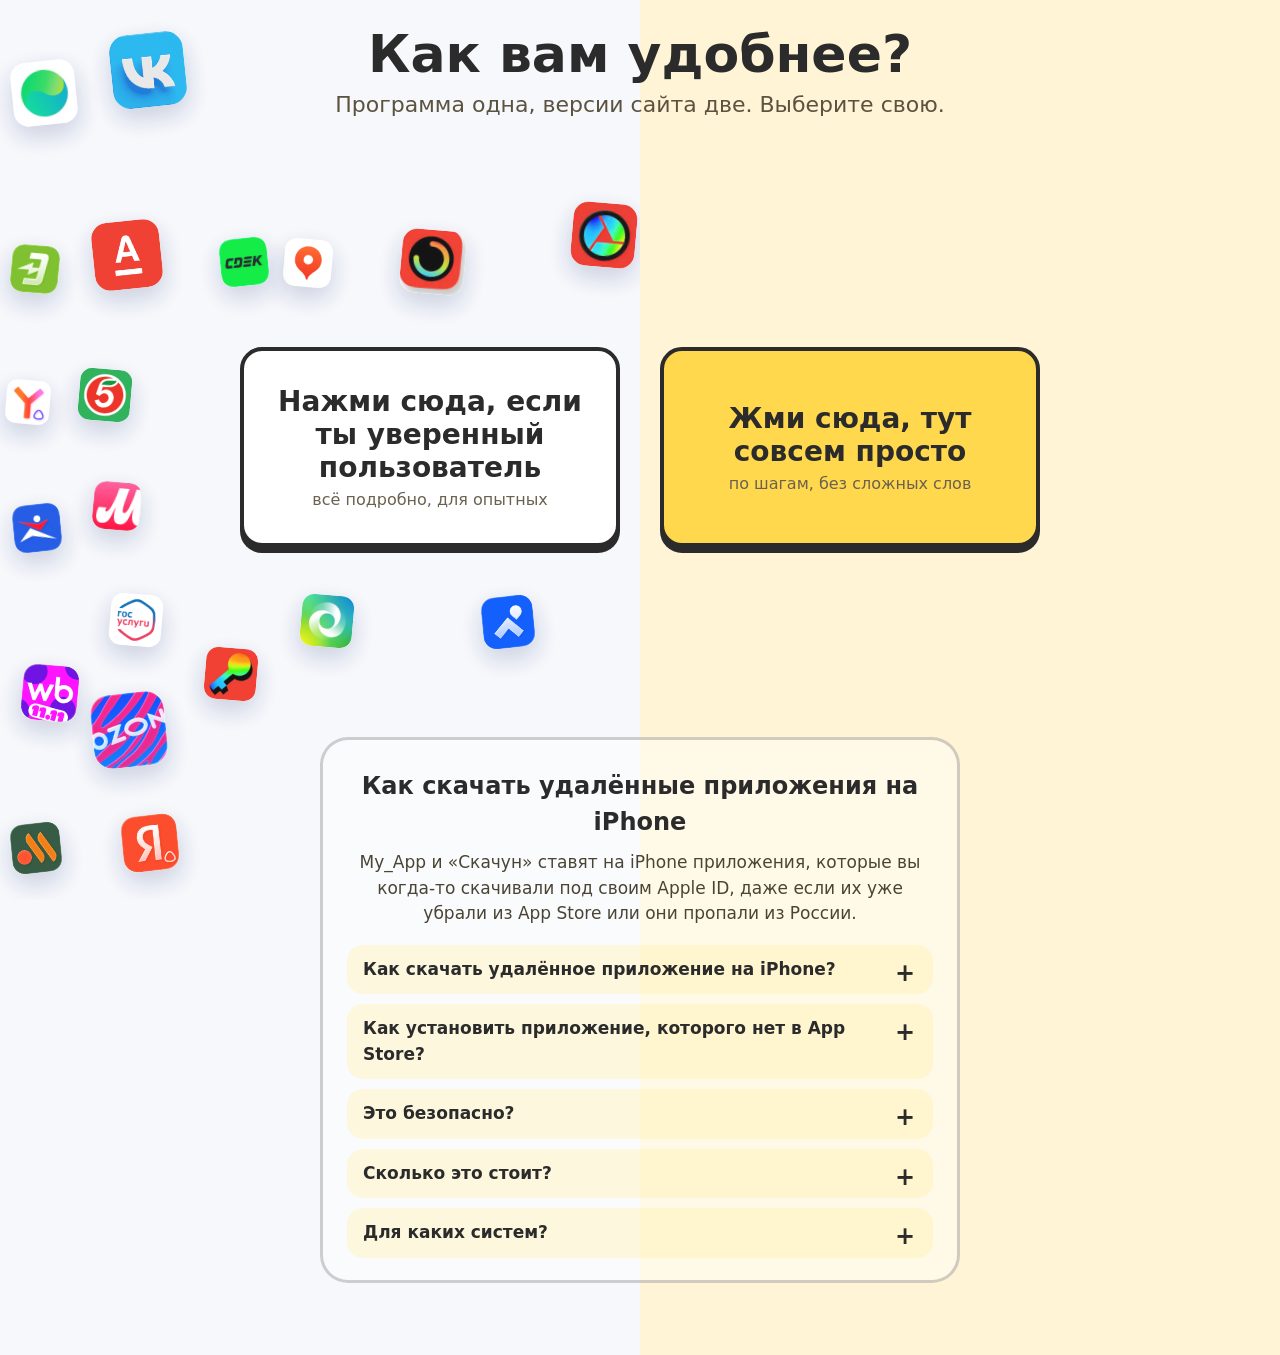
==== index.html @ 435b1f91 "Index: icons no longer overlap or leave the screen, Avito next to the left button, narrow screens hi" ====
<!doctype html>
<html lang="ru">
<head>
  <meta charset="utf-8">
  <meta name="viewport" content="width=device-width, initial-scale=1">
  <title>Как скачать удалённые приложения на iPhone: My_App и Скачун</title>
  <link rel="canonical" href="https://zloyklaus.github.io/my-app-site/">
  <meta name="google-site-verification" content="hJFZl_1677f4Jn8jU_tb278IQx1VNny_bzgPY5jXziM" />
  <meta name="description" content="Как скачать и установить на iPhone приложение, которого уже нет в App Store: программа для Windows и Mac берёт его из вашей истории покупок Apple ID.">
  <meta property="og:title" content="Как скачать удалённые приложения на iPhone: My_App и Скачун">
  <meta property="og:image" content="https://zloyklaus.github.io/my-app-site/og-image.png">
  <link rel="icon" href="favicon.svg" type="image/svg+xml">
  <link rel="icon" href="favicon.ico" sizes="any">
  <meta name="theme-color" content="#fff4d6">
  <style>
    :root { color-scheme: light; }
    * { box-sizing: border-box; }
    body { margin: 0; min-height: 100vh; background: #fff4d6; color: #2b2b2b; font-family: "Segoe UI", system-ui, Arial, sans-serif;
           display: flex; flex-direction: column; align-items: center; justify-content: center; padding: 24px 16px; text-align: center; }
    h1 { font-size: clamp(30px, 6vw, 52px); margin: 0 0 8px; }
    p.sub { font-size: clamp(17px, 3vw, 22px); margin: 0 0 40px; color: #5c5240; }
    .choices { display: flex; flex-wrap: wrap; gap: 32px 40px; justify-content: center; align-items: flex-end; }
    .choice { position: relative; padding-top: 190px; }
    .choice a.big { position: relative; z-index: 2; display: block; min-width: 280px; max-width: 380px; text-align: center; padding: 26px 34px; border-radius: 22px; background: #fff; color: #2b2b2b;
                    font-size: clamp(20px, 4vw, 28px); font-weight: 700; text-decoration: none; border: 4px solid #2b2b2b; box-shadow: 0 6px 0 #2b2b2b;
                    transition: transform .15s, box-shadow .15s; }
    .choice a.big:hover, .choice a.big:focus-visible { transform: translateY(3px); box-shadow: 0 3px 0 #2b2b2b; outline: none; }
    .choice.pro { padding-top: 0; }
    @media (max-width: 640px) { p.sub { margin-bottom: 20px; } .choices { gap: 24px; } }
    @media (min-width: 641px) { .choice a.big { display: flex; flex-direction: column; justify-content: center; min-height: 200px; } }
    .choice small { display: block; font-weight: 400; font-size: 16px; color: #6b6150; margin-top: 6px; }
    .choice.easy a.big { background: #ffd84d; }
    /* собачка за кнопкой: выезжает вверх и опирается лапками на её верхний край (рамка обрезает низ, поэтому лапки лежат поверх кнопки) */
    .btnwrap { position: relative; }
    .dogbox { position: absolute; left: 50%; width: 170px; margin-left: -85px; height: 190px; bottom: calc(100% - 26px); overflow: hidden; z-index: 3; pointer-events: none; }
    .dog { position: absolute; left: 0; bottom: 0; width: 170px; transform: translateY(190px); transition: transform .5s cubic-bezier(.2, 1.25, .4, 1); }
    .choice.easy:hover .dog, .choice.easy:focus-within .dog, .choice.easy:active .dog { transform: translateY(0); }
    @media (hover: none) { .choice.easy .dog { transform: translateY(0); } }
    @media (prefers-reduced-motion: reduce) { .dog, .choice a.big { transition: none; } }
    .about { max-width: 640px; margin: 190px auto 48px; padding: 28px 24px 22px; background: rgba(255,255,255,.45); border: 3px solid rgba(43,43,43,.22); border-radius: 28px; text-align: left; font-size: 17px; line-height: 1.5; color: #4a4435; }
    .about h2 { font-size: 24px; margin: 0 0 10px; color: #2b2b2b; text-align: center; }
    .about > p { margin: 0 0 18px; text-align: center; }
    .about details { margin: 10px 0 0; background: rgba(255,238,160,.35); border-radius: 16px; padding: 12px 16px; transition: background .2s; }
    .about details[open] { background: rgba(255,238,160,.7); }
    .about summary { cursor: pointer; font-weight: 700; color: #2b2b2b; list-style: none; position: relative; padding-right: 28px; }
    .about summary::-webkit-details-marker { display: none; }
    .about summary::after { content: "+"; position: absolute; right: 2px; top: -2px; font-size: 24px; font-weight: 800; }
    .about details[open] summary::after { content: "−"; }
    .about details p { margin: 10px 0 2px; }
    @media (max-width: 520px) { .about { margin: 90px 16px 36px; padding: 22px 16px 16px; } }
    /* экран пополам: слева фон «про» версии, справа — простой */
    .floaters { display: none; }
    @media (min-width: 761px) {
      body { background: linear-gradient(90deg, #f6f8fc 50%, #fff4d6 50%); }
      .floaters { display: block; position: fixed; left: 0; top: 0; width: 50%; height: 100%; pointer-events: none; z-index: -1; overflow: hidden; }
      .tile { position: absolute; width: 74px; height: 74px; border-radius: 18px; overflow: hidden; box-shadow: 0 10px 24px rgba(30, 50, 110, .22); animation: floaty 6s ease-in-out infinite; opacity: .92; }
      .tile img { width: 100%; height: 100%; display: block; }
      .tile:nth-child(even) { animation-duration: 7.5s; transform: rotate(-6deg); }
      .tile:nth-child(odd) { transform: rotate(5deg); }
    }
    @media (max-width: 1699px) { .tile.mid { display: none; } }
    @keyframes floaty { 0%, 100% { translate: 0 0; } 50% { translate: 0 -16px; } }
    @media (prefers-reduced-motion: reduce) { .tile { animation: none; } }
  </style>
  <script type="application/ld+json">{"@context": "https://schema.org", "@graph": [{"@type": "SoftwareApplication", "name": "My_App", "applicationCategory": "UtilitiesApplication", "operatingSystem": "Windows 10, Windows 11", "inLanguage": "ru", "url": "https://zloyklaus.github.io/my-app-site/", "description": "Скачивает приложения из вашей истории покупок Apple ID, в том числе удалённые из App Store, и ставит их на iPhone и iPad."}, {"@type": "FAQPage", "mainEntity": [{"@type": "Question", "name": "Как скачать удалённое приложение на iPhone?", "acceptedAnswer": {"@type": "Answer", "text": "Если вы когда-то скачивали приложение под своим Apple ID, оно остаётся в вашей истории покупок, даже если его убрали из App Store. My_App и «Скачун» находят его там, скачивают файл и ставят на iPhone через компьютер."}}, {"@type": "Question", "name": "Как установить приложение, которого нет в App Store?", "acceptedAnswer": {"@type": "Answer", "text": "Подключите iPhone к компьютеру проводом, войдите в программе под своим Apple ID, отметьте нужное приложение и нажмите «Поставить». Работает только с приложениями, которые уже были скачаны под вашим Apple ID."}}, {"@type": "Question", "name": "Это безопасно?", "acceptedAnswer": {"@type": "Answer", "text": "Установка идёт через ваш компьютер под вашим Apple ID, без сторонних магазинов приложений."}}, {"@type": "Question", "name": "Сколько это стоит?", "acceptedAnswer": {"@type": "Answer", "text": "Первое приложение ставится бесплатно. Дальше нужна лицензия, тарифы указаны на странице для опытных пользователей."}}, {"@type": "Question", "name": "Для каких систем?", "acceptedAnswer": {"@type": "Answer", "text": "Для Windows 10 и 11 (программа и «Скачун»), для Mac есть консольная версия."}}]}]}</script>
</head>
<body>
  <div class="floaters" aria-hidden="true"><span class="tile mid" style="left:calc((100% - 468px) * 0.8943);top:45.7%;width:56px;height:56px;border-radius:13px;animation-delay:0.0s"><img src="img/apps/avito.png" alt="" width="256" height="256"></span><span class="tile mid" style="left:calc((100% - 388px) * 1.5475);top:72.7%;width:56px;height:56px;border-radius:13px;animation-delay:0.4s"><img src="img/apps/u_ring.png" alt="" width="256" height="256"></span><span class="tile" style="left:3.5%;top:73.9%;width:56px;height:56px;border-radius:13px;animation-delay:0.7s"><img src="img/apps/wb.png" alt="" width="256" height="256"></span><span class="tile mid" style="left:calc((100% - 376px) * 0.9904);top:75.2%;width:44px;height:44px;border-radius:11px;animation-delay:1.1s"><img src="img/apps/telegram.png" alt="" width="256" height="256"></span><span class="tile" style="left:32.1%;top:72.0%;width:52px;height:52px;border-radius:12px;animation-delay:1.5s"><img src="img/apps/u_key.png" alt="" width="256" height="256"></span><span class="tile" style="left:75.3%;top:66.2%;width:52px;height:52px;border-radius:12px;animation-delay:1.9s"><img src="img/apps/cian.png" alt="" width="256" height="256"></span><span class="tile" style="left:47.0%;top:66.1%;width:52px;height:52px;border-radius:12px;animation-delay:2.2s"><img src="img/apps/u_swirl.png" alt="" width="256" height="256"></span><span class="tile" style="left:1.8%;top:6.8%;width:64px;height:64px;border-radius:15px;animation-delay:2.6s"><img src="img/apps/u_yin.png" alt="" width="256" height="256"></span><span class="tile" style="left:89.4%;top:22.6%;width:64px;height:64px;border-radius:15px;animation-delay:3.0s"><img src="img/apps/u_lens.png" alt="" width="256" height="256"></span><span class="tile mid" style="left:calc((100% - 334px) * 0.7648);top:3.4%;width:52px;height:52px;border-radius:12px;animation-delay:0.3s"><img src="img/apps/aviasales.png" alt="" width="256" height="256"></span><span class="tile" style="left:12.3%;top:41.0%;width:52px;height:52px;border-radius:12px;animation-delay:0.7s"><img src="img/apps/pyaterochka.png" alt="" width="256" height="256"></span><span class="tile mid" style="left:calc((100% - 330px) * 0.4225);top:18.2%;width:48px;height:48px;border-radius:12px;animation-delay:1.1s"><img src="img/apps/vkvideo.png" alt="" width="256" height="256"></span><span class="tile" style="left:62.7%;top:25.6%;width:64px;height:64px;border-radius:15px;animation-delay:1.4s"><img src="img/apps/u_ring2.png" alt="" width="256" height="256"></span><span class="tile" style="left:19.0%;top:90.6%;width:56px;height:56px;border-radius:13px;animation-delay:1.8s"><img src="img/apps/yandex.png" alt="" width="256" height="256"></span><span class="tile mid" style="left:calc((100% - 382px) * 0.7348);top:91.2%;width:50px;height:50px;border-radius:12px;animation-delay:2.2s"><img src="img/apps/u_cloud.png" alt="" width="256" height="256"></span><span class="tile mid" style="left:calc((100% - 462px) * 0.5292);top:52.9%;width:50px;height:50px;border-radius:12px;animation-delay:2.5s"><img src="img/apps/max.png" alt="" width="256" height="256"></span><span class="tile" style="left:44.3%;top:26.5%;width:48px;height:48px;border-radius:12px;animation-delay:2.9s"><img src="img/apps/yamaps.png" alt="" width="256" height="256"></span><span class="tile" style="left:2.0%;top:56.0%;width:48px;height:48px;border-radius:12px;animation-delay:0.3s"><img src="img/apps/sportmaster.png" alt="" width="256" height="256"></span><span class="tile" style="left:1.7%;top:27.2%;width:48px;height:48px;border-radius:12px;animation-delay:0.7s"><img src="img/apps/eldorado.png" alt="" width="256" height="256"></span><span class="tile" style="left:1.7%;top:91.4%;width:50px;height:50px;border-radius:12px;animation-delay:1.0s"><img src="img/apps/vit.png" alt="" width="256" height="256"></span><span class="tile mid" style="left:calc((100% - 468px) * 0.5614);top:35.5%;width:56px;height:56px;border-radius:13px;animation-delay:1.4s"><img src="img/apps/whatsapp.png" alt="" width="256" height="256"></span><span class="tile mid" style="left:calc((100% - 400px) * 1.0015);top:89.5%;width:68px;height:68px;border-radius:16px;animation-delay:1.8s"><img src="img/apps/mail.png" alt="" width="256" height="256"></span><span class="tile mid" style="left:calc((100% - 334px) * 0.9982);top:8.5%;width:52px;height:52px;border-radius:12px;animation-delay:2.1s"><img src="img/apps/samokat.png" alt="" width="256" height="256"></span><span class="tile" style="left:17.3%;top:3.7%;width:74px;height:74px;border-radius:18px;animation-delay:2.5s"><img src="img/apps/vk.png" alt="" width="256" height="256"></span><span class="tile" style="left:17.2%;top:66.0%;width:52px;height:52px;border-radius:12px;animation-delay:2.9s"><img src="img/apps/gosuslugi.png" alt="" width="256" height="256"></span><span class="tile" style="left:14.6%;top:24.5%;width:68px;height:68px;border-radius:16px;animation-delay:0.2s"><img src="img/apps/alfa.png" alt="" width="256" height="256"></span><span class="tile mid" style="left:calc((100% - 326px) * 0.5222);top:4.9%;width:44px;height:44px;border-radius:11px;animation-delay:0.6s"><img src="img/apps/gismeteo.png" alt="" width="256" height="256"></span><span class="tile mid" style="left:calc((100% - 470px) * 1.5022);top:30.1%;width:58px;height:58px;border-radius:14px;animation-delay:1.0s"><img src="img/apps/u_rzd.png" alt="" width="256" height="256"></span><span class="tile mid" style="left:calc((100% - 380px) * 0.5343);top:86.0%;width:48px;height:48px;border-radius:12px;animation-delay:1.4s"><img src="img/apps/ali.png" alt="" width="256" height="256"></span><span class="tile mid" style="left:calc((100% - 350px) * 0.8182);top:15.9%;width:68px;height:68px;border-radius:16px;animation-delay:1.7s"><img src="img/apps/mts.png" alt="" width="256" height="256"></span><span class="tile mid" style="left:calc((100% - 402px) * 0.8092);top:78.2%;width:70px;height:70px;border-radius:17px;animation-delay:2.1s"><img src="img/apps/u_wave.png" alt="" width="256" height="256"></span><span class="tile" style="left:14.4%;top:77.0%;width:74px;height:74px;border-radius:18px;animation-delay:2.5s"><img src="img/apps/ozon.png" alt="" width="256" height="256"></span><span class="tile" style="left:14.5%;top:53.5%;width:48px;height:48px;border-radius:12px;animation-delay:2.8s"><img src="img/apps/mvideo.png" alt="" width="256" height="256"></span><span class="tile mid" style="left:calc((100% - 480px) * 0.7784);top:55.5%;width:68px;height:68px;border-radius:16px;animation-delay:0.2s"><img src="img/apps/sber.png" alt="" width="256" height="256"></span><span class="tile" style="left:0.9%;top:42.2%;width:44px;height:44px;border-radius:11px;animation-delay:0.6s"><img src="img/apps/dzen.png" alt="" width="256" height="256"></span><span class="tile mid" style="left:calc((100% - 338px) * 0.6245);top:13.7%;width:56px;height:56px;border-radius:13px;animation-delay:0.9s"><img src="img/apps/tbank.png" alt="" width="256" height="256"></span><span class="tile mid" style="left:calc((100% - 474px) * 0.9725);top:34.1%;width:62px;height:62px;border-radius:15px;animation-delay:1.3s"><img src="img/apps/ok.png" alt="" width="256" height="256"></span><span class="tile mid" style="left:calc((100% - 456px) * 1.1073);top:64.3%;width:44px;height:44px;border-radius:11px;animation-delay:1.7s"><img src="img/apps/kinopoisk.png" alt="" width="256" height="256"></span><span class="tile mid" style="left:calc((100% - 486px) * 0.6800);top:43.6%;width:74px;height:74px;border-radius:18px;animation-delay:2.1s"><img src="img/apps/magnit.png" alt="" width="256" height="256"></span><span class="tile" style="left:34.3%;top:26.4%;width:48px;height:48px;border-radius:12px;animation-delay:2.4s"><img src="img/apps/cdek.png" alt="" width="256" height="256"></span><span class="tile mid" style="left:calc((100% - 456px) * 0.9988);top:55.3%;width:44px;height:44px;border-radius:11px;animation-delay:2.8s"><img src="img/apps/2gis.png" alt="" width="256" height="256"></span></div>
  <h1>Как вам удобнее?</h1>
  <p class="sub">Программа одна, версии сайта две. Выберите свою.</p>
  <div class="choices">
    <div class="choice pro">
      <a class="big" href="pro.html">Нажми сюда, если ты уверенный пользователь<small>всё подробно, для опытных</small></a>
    </div>
    <div class="choice easy">
      <div class="btnwrap">
        <div class="dogbox"><img class="dog" src="img/dog.png" alt="" width="170"></div>
        <a class="big" href="prosto.html">Жми сюда, тут совсем просто<small>по шагам, без сложных слов</small></a>
      </div>
    </div>
  </div>
  <section class="about"><h2>Как скачать удалённые приложения на iPhone</h2><p>My_App и «Скачун» ставят на iPhone приложения, которые вы когда-то скачивали под своим Apple ID, даже если их уже убрали из App Store или они пропали из России.</p><details><summary>Как скачать удалённое приложение на iPhone?</summary><p>Если вы когда-то скачивали приложение под своим Apple ID, оно остаётся в вашей истории покупок, даже если его убрали из App Store. My_App и «Скачун» находят его там, скачивают файл и ставят на iPhone через компьютер.</p></details><details><summary>Как установить приложение, которого нет в App Store?</summary><p>Подключите iPhone к компьютеру проводом, войдите в программе под своим Apple ID, отметьте нужное приложение и нажмите «Поставить». Работает только с приложениями, которые уже были скачаны под вашим Apple ID.</p></details><details><summary>Это безопасно?</summary><p>Установка идёт через ваш компьютер под вашим Apple ID, без сторонних магазинов приложений.</p></details><details><summary>Сколько это стоит?</summary><p>Первое приложение ставится бесплатно. Дальше нужна лицензия, тарифы указаны на странице для опытных пользователей.</p></details><details><summary>Для каких систем?</summary><p>Для Windows 10 и 11 (программа и «Скачун»), для Mac есть консольная версия.</p></details></section>
  <script>
    // Старые ссылки (из программы и приглашения друзей) вели на главную: тарифы и ?ref= теперь на pro.html
    if (location.hash === '#pricing' || /[?&]ref=/.test(location.search) || /[?&]promo=/.test(location.search)) {
      location.replace('pro.html' + location.search + location.hash);
    }
  </script>
</body>
</html>
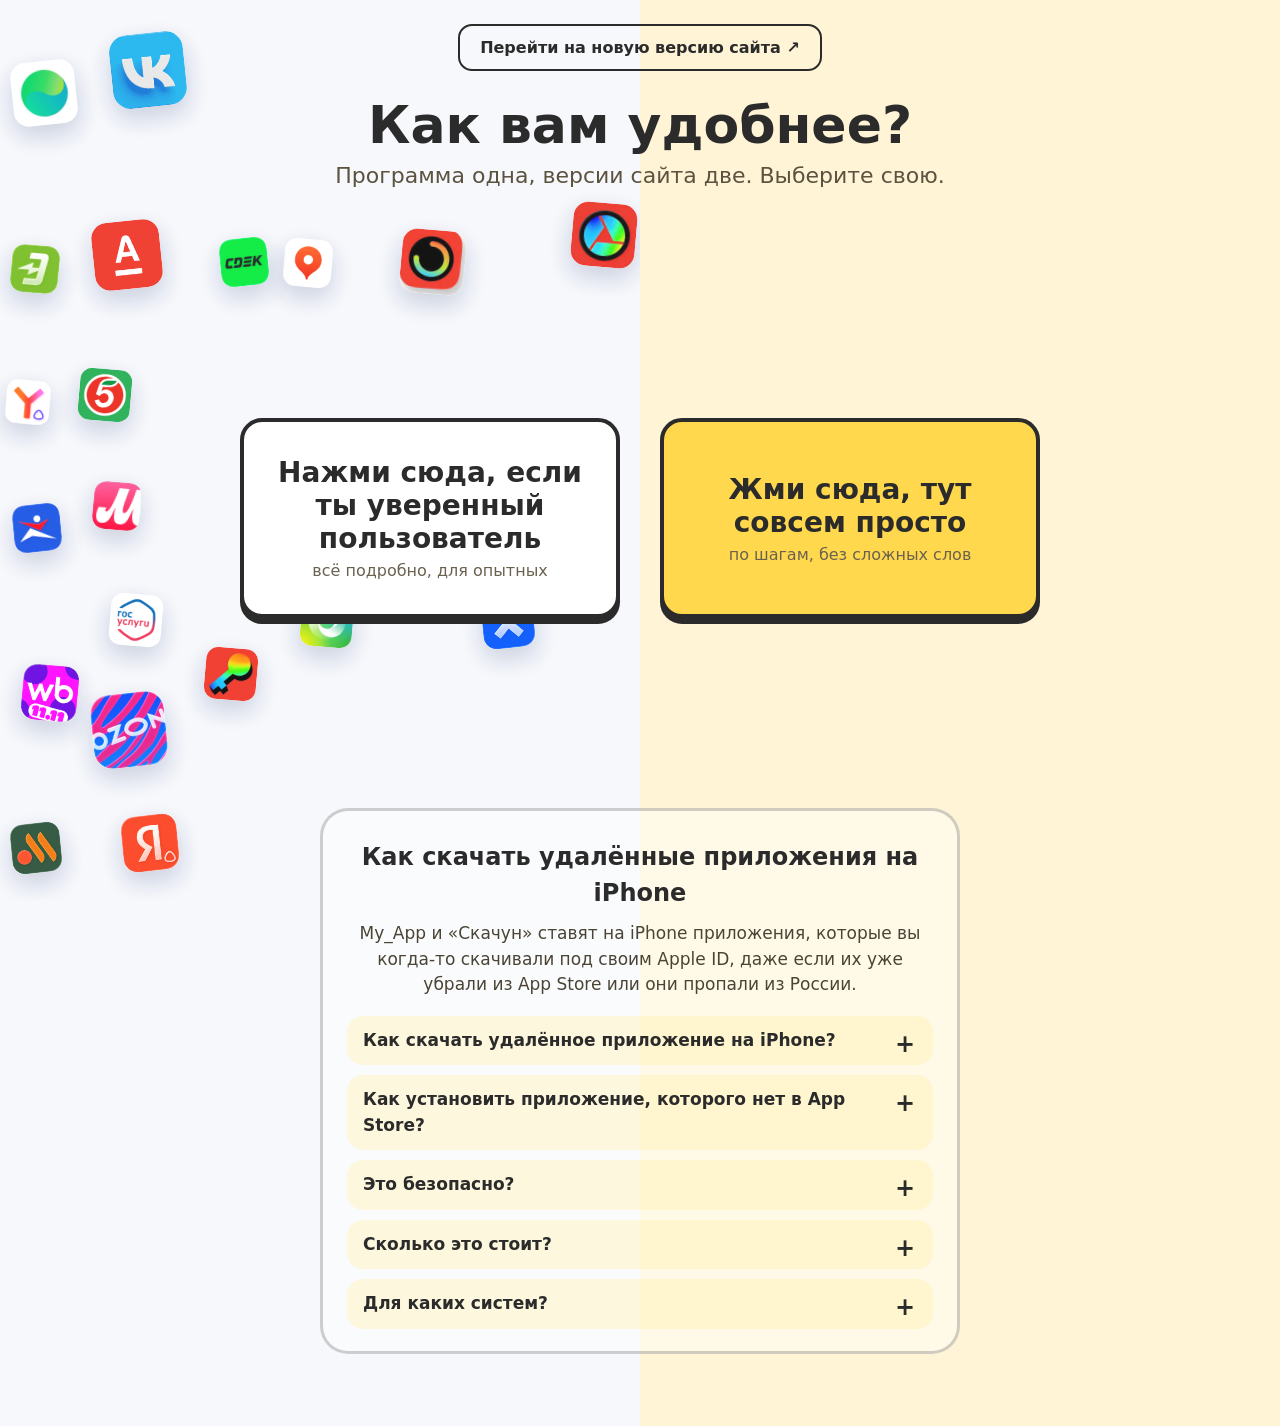
==== commit e71dcbb0: "Add link to the new My_App website" ====
--- a/index.html
+++ b/index.html
@@ -61,10 +61,31 @@
     @media (max-width: 1699px) { .tile.mid { display: none; } }
     @keyframes floaty { 0%, 100% { translate: 0 0; } 50% { translate: 0 -16px; } }
     @media (prefers-reduced-motion: reduce) { .tile { animation: none; } }
+    .mobile-browser-hint { display: none; }
+    @media (max-width: 767px) {
+      .mobile-browser-hint { display: block; flex: none; position: relative; width: 100%; max-width: 420px; margin: -12px auto 24px; padding: 8px 0 13px; }
+      .mobile-browser-hint__row { display: flex; align-items: center; gap: 44px; min-height: 62px; text-align: left; }
+      .mobile-browser-hint p { flex: 1; margin: 0; font-size: 14px; font-weight: 400; line-height: 1.45; color: #5c5240; }
+      .mobile-browser-hint button { position: relative; flex: none; width: 100px; padding: 7px 8px; border: 1px solid rgba(43,43,43,.3); border-radius: 9px; background: rgba(255,255,255,.65); color: #5c5240; font: inherit; font-size: 12px; cursor: pointer; }
+      .mobile-browser-hint button::after { content: ''; position: absolute; inset: -14px -12px; pointer-events: none; opacity: 0; background: url("data:image/svg+xml,%3Csvg xmlns='http://www.w3.org/2000/svg' viewBox='0 0 124 60'%3E%3Cg stroke='%23d49a25' stroke-width='2.5' stroke-linecap='round'%3E%3Cpath d='M31 7l-3-4M62 6V1M93 7l3-4M7 24l-5-2M117 24l5-2M31 53l-3 4M62 54v5M93 53l3 4'/%3E%3C/g%3E%3C/svg%3E") center / 100% 100% no-repeat; }
+      .mobile-browser-hint button.copy-spark::after { animation: copy-sunshine .65s ease-out; }
+      .mobile-browser-hint button:active { transform: translateY(1px); }
+      .mobile-browser-hint svg { position: absolute; left: 0; top: 0; width: calc(100% - 110px); height: 100%; overflow: visible; stroke: #2b2b2b; stroke-width: 2.5; stroke-linecap: round; stroke-linejoin: round; pointer-events: none; }
+    }
+    @keyframes copy-sunshine { 0% { opacity: 0; transform: scale(.82); } 25% { opacity: 1; } 65% { opacity: 1; } 100% { opacity: 0; transform: scale(1.08); } }
+    @media (prefers-reduced-motion: reduce) { .mobile-browser-hint button.copy-spark::after { animation: none; } }
   </style>
   <script type="application/ld+json">{"@context": "https://schema.org", "@graph": [{"@type": "SoftwareApplication", "name": "My_App", "applicationCategory": "UtilitiesApplication", "operatingSystem": "Windows 10, Windows 11", "inLanguage": "ru", "url": "https://zloyklaus.github.io/my-app-site/", "description": "Скачивает приложения из вашей истории покупок Apple ID, в том числе удалённые из App Store, и ставит их на iPhone и iPad."}, {"@type": "FAQPage", "mainEntity": [{"@type": "Question", "name": "Как скачать удалённое приложение на iPhone?", "acceptedAnswer": {"@type": "Answer", "text": "Если вы когда-то скачивали приложение под своим Apple ID, оно остаётся в вашей истории покупок, даже если его убрали из App Store. My_App и «Скачун» находят его там, скачивают файл и ставят на iPhone через компьютер."}}, {"@type": "Question", "name": "Как установить приложение, которого нет в App Store?", "acceptedAnswer": {"@type": "Answer", "text": "Подключите iPhone к компьютеру проводом, войдите в программе под своим Apple ID, отметьте нужное приложение и нажмите «Поставить». Работает только с приложениями, которые уже были скачаны под вашим Apple ID."}}, {"@type": "Question", "name": "Это безопасно?", "acceptedAnswer": {"@type": "Answer", "text": "Установка идёт через ваш компьютер под вашим Apple ID, без сторонних магазинов приложений."}}, {"@type": "Question", "name": "Сколько это стоит?", "acceptedAnswer": {"@type": "Answer", "text": "Первое приложение ставится бесплатно. Дальше нужна лицензия, тарифы указаны на странице для опытных пользователей."}}, {"@type": "Question", "name": "Для каких систем?", "acceptedAnswer": {"@type": "Answer", "text": "Для Windows 10 и 11 (программа и «Скачун»), для Mac есть консольная версия."}}]}]}</script>
 </head>
 <body>
+  <a href="https://app.d-yabloko.online/preview/" style="display:inline-block;margin:0 0 24px;padding:12px 20px;border:2px solid currentColor;border-radius:14px;color:inherit;text-decoration:none;font-weight:600">Перейти на новую версию сайта ↗</a>
+  <aside class="mobile-browser-hint" aria-label="Откройте сайт на компьютере">
+    <div class="mobile-browser-hint__row">
+      <p>Скопируй эту ссылку в любой браузер на своём компьютере</p>
+      <button type="button" id="copySiteLink">Скопировать</button>
+    </div>
+    <svg viewBox="0 0 300 90" preserveAspectRatio="none" fill="none" aria-hidden="true" focusable="false"><path d="M3 81C55 76 119 79 179 78S261 80 297 78C280 70 282 38 276 8M266 20L276 8L287 20" /></svg>
+  </aside>
   <div class="floaters" aria-hidden="true"><span class="tile mid" style="left:calc((100% - 468px) * 0.8943);top:45.7%;width:56px;height:56px;border-radius:13px;animation-delay:0.0s"><img src="img/apps/avito.png" alt="" width="256" height="256"></span><span class="tile mid" style="left:calc((100% - 388px) * 1.5475);top:72.7%;width:56px;height:56px;border-radius:13px;animation-delay:0.4s"><img src="img/apps/u_ring.png" alt="" width="256" height="256"></span><span class="tile" style="left:3.5%;top:73.9%;width:56px;height:56px;border-radius:13px;animation-delay:0.7s"><img src="img/apps/wb.png" alt="" width="256" height="256"></span><span class="tile mid" style="left:calc((100% - 376px) * 0.9904);top:75.2%;width:44px;height:44px;border-radius:11px;animation-delay:1.1s"><img src="img/apps/telegram.png" alt="" width="256" height="256"></span><span class="tile" style="left:32.1%;top:72.0%;width:52px;height:52px;border-radius:12px;animation-delay:1.5s"><img src="img/apps/u_key.png" alt="" width="256" height="256"></span><span class="tile" style="left:75.3%;top:66.2%;width:52px;height:52px;border-radius:12px;animation-delay:1.9s"><img src="img/apps/cian.png" alt="" width="256" height="256"></span><span class="tile" style="left:47.0%;top:66.1%;width:52px;height:52px;border-radius:12px;animation-delay:2.2s"><img src="img/apps/u_swirl.png" alt="" width="256" height="256"></span><span class="tile" style="left:1.8%;top:6.8%;width:64px;height:64px;border-radius:15px;animation-delay:2.6s"><img src="img/apps/u_yin.png" alt="" width="256" height="256"></span><span class="tile" style="left:89.4%;top:22.6%;width:64px;height:64px;border-radius:15px;animation-delay:3.0s"><img src="img/apps/u_lens.png" alt="" width="256" height="256"></span><span class="tile mid" style="left:calc((100% - 334px) * 0.7648);top:3.4%;width:52px;height:52px;border-radius:12px;animation-delay:0.3s"><img src="img/apps/aviasales.png" alt="" width="256" height="256"></span><span class="tile" style="left:12.3%;top:41.0%;width:52px;height:52px;border-radius:12px;animation-delay:0.7s"><img src="img/apps/pyaterochka.png" alt="" width="256" height="256"></span><span class="tile mid" style="left:calc((100% - 330px) * 0.4225);top:18.2%;width:48px;height:48px;border-radius:12px;animation-delay:1.1s"><img src="img/apps/vkvideo.png" alt="" width="256" height="256"></span><span class="tile" style="left:62.7%;top:25.6%;width:64px;height:64px;border-radius:15px;animation-delay:1.4s"><img src="img/apps/u_ring2.png" alt="" width="256" height="256"></span><span class="tile" style="left:19.0%;top:90.6%;width:56px;height:56px;border-radius:13px;animation-delay:1.8s"><img src="img/apps/yandex.png" alt="" width="256" height="256"></span><span class="tile mid" style="left:calc((100% - 382px) * 0.7348);top:91.2%;width:50px;height:50px;border-radius:12px;animation-delay:2.2s"><img src="img/apps/u_cloud.png" alt="" width="256" height="256"></span><span class="tile mid" style="left:calc((100% - 462px) * 0.5292);top:52.9%;width:50px;height:50px;border-radius:12px;animation-delay:2.5s"><img src="img/apps/max.png" alt="" width="256" height="256"></span><span class="tile" style="left:44.3%;top:26.5%;width:48px;height:48px;border-radius:12px;animation-delay:2.9s"><img src="img/apps/yamaps.png" alt="" width="256" height="256"></span><span class="tile" style="left:2.0%;top:56.0%;width:48px;height:48px;border-radius:12px;animation-delay:0.3s"><img src="img/apps/sportmaster.png" alt="" width="256" height="256"></span><span class="tile" style="left:1.7%;top:27.2%;width:48px;height:48px;border-radius:12px;animation-delay:0.7s"><img src="img/apps/eldorado.png" alt="" width="256" height="256"></span><span class="tile" style="left:1.7%;top:91.4%;width:50px;height:50px;border-radius:12px;animation-delay:1.0s"><img src="img/apps/vit.png" alt="" width="256" height="256"></span><span class="tile mid" style="left:calc((100% - 468px) * 0.5614);top:35.5%;width:56px;height:56px;border-radius:13px;animation-delay:1.4s"><img src="img/apps/whatsapp.png" alt="" width="256" height="256"></span><span class="tile mid" style="left:calc((100% - 400px) * 1.0015);top:89.5%;width:68px;height:68px;border-radius:16px;animation-delay:1.8s"><img src="img/apps/mail.png" alt="" width="256" height="256"></span><span class="tile mid" style="left:calc((100% - 334px) * 0.9982);top:8.5%;width:52px;height:52px;border-radius:12px;animation-delay:2.1s"><img src="img/apps/samokat.png" alt="" width="256" height="256"></span><span class="tile" style="left:17.3%;top:3.7%;width:74px;height:74px;border-radius:18px;animation-delay:2.5s"><img src="img/apps/vk.png" alt="" width="256" height="256"></span><span class="tile" style="left:17.2%;top:66.0%;width:52px;height:52px;border-radius:12px;animation-delay:2.9s"><img src="img/apps/gosuslugi.png" alt="" width="256" height="256"></span><span class="tile" style="left:14.6%;top:24.5%;width:68px;height:68px;border-radius:16px;animation-delay:0.2s"><img src="img/apps/alfa.png" alt="" width="256" height="256"></span><span class="tile mid" style="left:calc((100% - 326px) * 0.5222);top:4.9%;width:44px;height:44px;border-radius:11px;animation-delay:0.6s"><img src="img/apps/gismeteo.png" alt="" width="256" height="256"></span><span class="tile mid" style="left:calc((100% - 470px) * 1.5022);top:30.1%;width:58px;height:58px;border-radius:14px;animation-delay:1.0s"><img src="img/apps/u_rzd.png" alt="" width="256" height="256"></span><span class="tile mid" style="left:calc((100% - 380px) * 0.5343);top:86.0%;width:48px;height:48px;border-radius:12px;animation-delay:1.4s"><img src="img/apps/ali.png" alt="" width="256" height="256"></span><span class="tile mid" style="left:calc((100% - 350px) * 0.8182);top:15.9%;width:68px;height:68px;border-radius:16px;animation-delay:1.7s"><img src="img/apps/mts.png" alt="" width="256" height="256"></span><span class="tile mid" style="left:calc((100% - 402px) * 0.8092);top:78.2%;width:70px;height:70px;border-radius:17px;animation-delay:2.1s"><img src="img/apps/u_wave.png" alt="" width="256" height="256"></span><span class="tile" style="left:14.4%;top:77.0%;width:74px;height:74px;border-radius:18px;animation-delay:2.5s"><img src="img/apps/ozon.png" alt="" width="256" height="256"></span><span class="tile" style="left:14.5%;top:53.5%;width:48px;height:48px;border-radius:12px;animation-delay:2.8s"><img src="img/apps/mvideo.png" alt="" width="256" height="256"></span><span class="tile mid" style="left:calc((100% - 480px) * 0.7784);top:55.5%;width:68px;height:68px;border-radius:16px;animation-delay:0.2s"><img src="img/apps/sber.png" alt="" width="256" height="256"></span><span class="tile" style="left:0.9%;top:42.2%;width:44px;height:44px;border-radius:11px;animation-delay:0.6s"><img src="img/apps/dzen.png" alt="" width="256" height="256"></span><span class="tile mid" style="left:calc((100% - 338px) * 0.6245);top:13.7%;width:56px;height:56px;border-radius:13px;animation-delay:0.9s"><img src="img/apps/tbank.png" alt="" width="256" height="256"></span><span class="tile mid" style="left:calc((100% - 474px) * 0.9725);top:34.1%;width:62px;height:62px;border-radius:15px;animation-delay:1.3s"><img src="img/apps/ok.png" alt="" width="256" height="256"></span><span class="tile mid" style="left:calc((100% - 456px) * 1.1073);top:64.3%;width:44px;height:44px;border-radius:11px;animation-delay:1.7s"><img src="img/apps/kinopoisk.png" alt="" width="256" height="256"></span><span class="tile mid" style="left:calc((100% - 486px) * 0.6800);top:43.6%;width:74px;height:74px;border-radius:18px;animation-delay:2.1s"><img src="img/apps/magnit.png" alt="" width="256" height="256"></span><span class="tile" style="left:34.3%;top:26.4%;width:48px;height:48px;border-radius:12px;animation-delay:2.4s"><img src="img/apps/cdek.png" alt="" width="256" height="256"></span><span class="tile mid" style="left:calc((100% - 456px) * 0.9988);top:55.3%;width:44px;height:44px;border-radius:11px;animation-delay:2.8s"><img src="img/apps/2gis.png" alt="" width="256" height="256"></span></div>
   <h1>Как вам удобнее?</h1>
   <p class="sub">Программа одна, версии сайта две. Выберите свою.</p>
@@ -81,6 +102,34 @@
   </div>
   <section class="about"><h2>Как скачать удалённые приложения на iPhone</h2><p>My_App и «Скачун» ставят на iPhone приложения, которые вы когда-то скачивали под своим Apple ID, даже если их уже убрали из App Store или они пропали из России.</p><details><summary>Как скачать удалённое приложение на iPhone?</summary><p>Если вы когда-то скачивали приложение под своим Apple ID, оно остаётся в вашей истории покупок, даже если его убрали из App Store. My_App и «Скачун» находят его там, скачивают файл и ставят на iPhone через компьютер.</p></details><details><summary>Как установить приложение, которого нет в App Store?</summary><p>Подключите iPhone к компьютеру проводом, войдите в программе под своим Apple ID, отметьте нужное приложение и нажмите «Поставить». Работает только с приложениями, которые уже были скачаны под вашим Apple ID.</p></details><details><summary>Это безопасно?</summary><p>Установка идёт через ваш компьютер под вашим Apple ID, без сторонних магазинов приложений.</p></details><details><summary>Сколько это стоит?</summary><p>Первое приложение ставится бесплатно. Дальше нужна лицензия, тарифы указаны на странице для опытных пользователей.</p></details><details><summary>Для каких систем?</summary><p>Для Windows 10 и 11 (программа и «Скачун»), для Mac есть консольная версия.</p></details></section>
   <script>
+    document.getElementById('copySiteLink').addEventListener('click', async function () {
+      var button = this;
+      var link = location.href;
+      try {
+        if (navigator.clipboard && window.isSecureContext) {
+          await navigator.clipboard.writeText(link);
+        } else {
+          var field = document.createElement('textarea');
+          field.value = link;
+          field.style.cssText = 'position:fixed;top:0;left:0;opacity:0;font-size:16px';
+          document.body.appendChild(field);
+          try {
+            field.focus(); field.select(); field.setSelectionRange(0, field.value.length);
+            if (!document.execCommand('copy')) throw new Error('copy failed');
+          } finally { field.remove(); button.focus(); }
+        }
+        button.removeAttribute('aria-label');
+        button.textContent = 'Скопировано';
+        button.classList.remove('copy-spark');
+        void button.offsetWidth;
+        button.classList.add('copy-spark');
+        clearTimeout(button.copyTimer);
+        button.copyTimer = setTimeout(function () { button.textContent = 'Скопировать'; button.classList.remove('copy-spark'); }, 2500);
+      } catch (error) {
+        button.textContent = 'Повторить';
+        button.setAttribute('aria-label', 'Не удалось скопировать ссылку. Повторить копирование');
+      }
+    });
     // Старые ссылки (из программы и приглашения друзей) вели на главную: тарифы и ?ref= теперь на pro.html
     if (location.hash === '#pricing' || /[?&]ref=/.test(location.search) || /[?&]promo=/.test(location.search)) {
       location.replace('pro.html' + location.search + location.hash);
